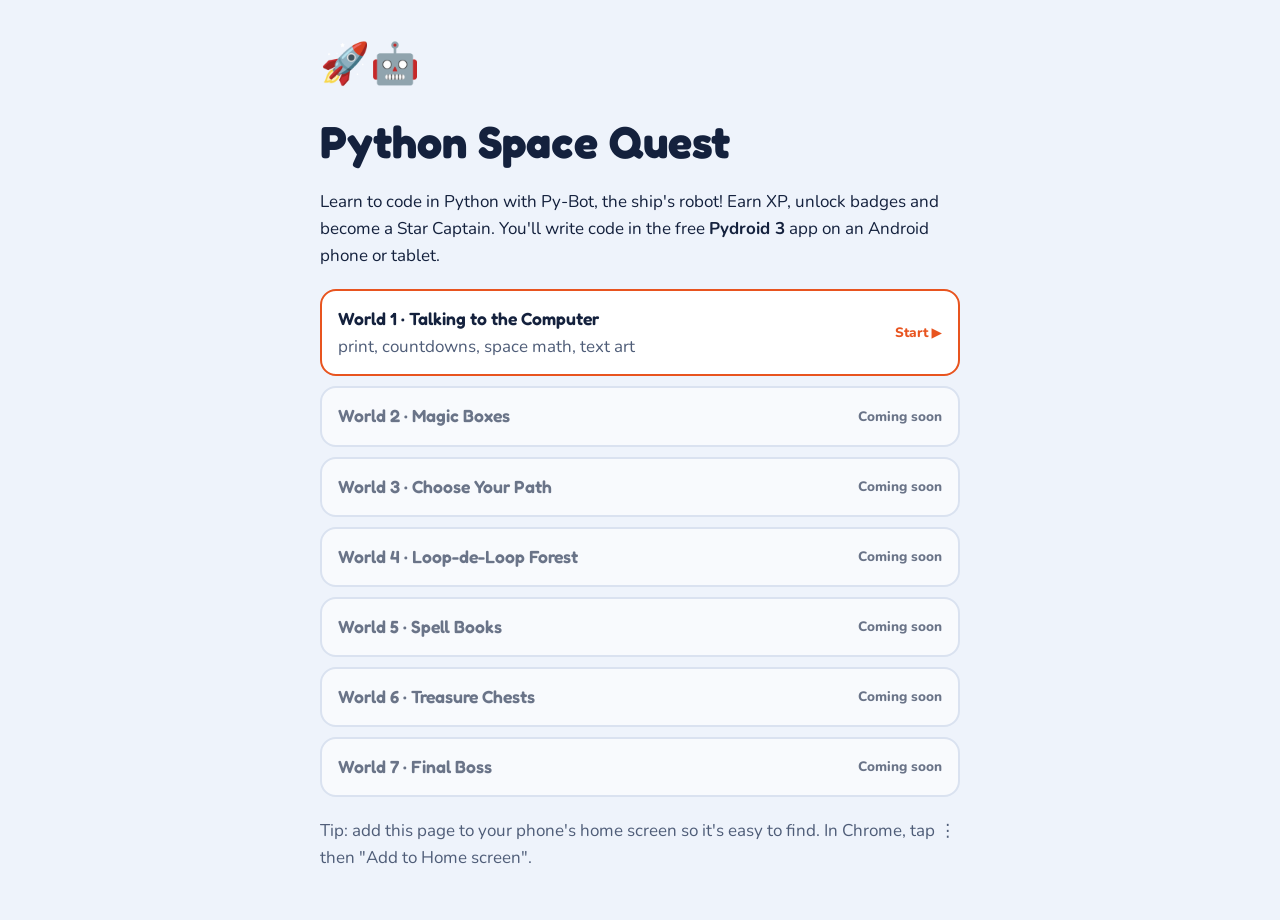
==== index.html @ 8c7d1ce2 "Prepare site for GitHub Pages Add a home page listing the Worlds, and give World 1 its own page head" ====
<!doctype html>
<html lang="en">
<head>
<meta charset="utf-8">
<meta name="viewport" content="width=device-width, initial-scale=1">
<title>Python Space Quest</title>
<link rel="stylesheet" href="https://fonts.googleapis.com/css2?family=Fredoka:wght@600;700&family=Nunito:wght@400;700;800&display=swap">
<style>
:root{--bg:#eef3fb;--surface:#fff;--ink:#14213d;--muted:#4f5d78;--line:#cdd8ea;--accent:#e8541f;--ok:#1d8a5b}
@media (prefers-color-scheme: dark){:root{--bg:#0a1124;--surface:#131c37;--ink:#e7edff;--muted:#a3b0cf;--line:#2a3760;--accent:#ff7a45;--ok:#4fd39a;color-scheme:dark}}
*{box-sizing:border-box}
body{margin:0;background:var(--bg);color:var(--ink);font-family:"Nunito",system-ui,sans-serif;font-size:17px;line-height:1.6;padding:32px max(16px,env(safe-area-inset-right,0px)) 48px max(16px,env(safe-area-inset-left,0px))}
.wrap{max-width:640px;margin:0 auto;display:flex;flex-direction:column;gap:20px}
h1{font-family:"Fredoka",system-ui,sans-serif;font-size:clamp(2rem,8vw,2.8rem);line-height:1.15;margin:0}
p{margin:0}
.muted{color:var(--muted)}
ol{list-style:none;margin:0;padding:0;display:flex;flex-direction:column;gap:10px}
li a,li span.soon{display:flex;justify-content:space-between;align-items:center;gap:12px;padding:14px 16px;border:2px solid var(--line);border-radius:16px;background:var(--surface);color:var(--ink);text-decoration:none}
li a{border-color:var(--accent)}
li a:hover,li a:focus-visible{outline:3px solid var(--accent);outline-offset:2px}
.name{font-family:"Fredoka",system-ui,sans-serif;font-weight:600;font-size:1.1rem}
.tag{font-weight:800;font-size:.85rem;white-space:nowrap}
li a .tag{color:var(--accent)}
li span.soon{opacity:.6}
</style>
</head>
<body>
<main class="wrap">
  <p style="font-size:2.5rem" aria-hidden="true">🚀🤖</p>
  <h1>Python Space Quest</h1>
  <p>Learn to code in Python with Py-Bot, the ship's robot! Earn XP, unlock badges and become a Star Captain. You'll write code in the free <b>Pydroid 3</b> app on an Android phone or tablet.</p>
  <ol>
    <li><a href="world1.html"><span><span class="name">World 1 · Talking to the Computer</span><br><span class="muted">print, countdowns, space math, text art</span></span><span class="tag">Start ▶</span></a></li>
    <li><span class="soon"><span class="name">World 2 · Magic Boxes</span><span class="tag">Coming soon</span></span></li>
    <li><span class="soon"><span class="name">World 3 · Choose Your Path</span><span class="tag">Coming soon</span></span></li>
    <li><span class="soon"><span class="name">World 4 · Loop-de-Loop Forest</span><span class="tag">Coming soon</span></span></li>
    <li><span class="soon"><span class="name">World 5 · Spell Books</span><span class="tag">Coming soon</span></span></li>
    <li><span class="soon"><span class="name">World 6 · Treasure Chests</span><span class="tag">Coming soon</span></span></li>
    <li><span class="soon"><span class="name">World 7 · Final Boss</span><span class="tag">Coming soon</span></span></li>
  </ol>
  <p class="muted">Tip: add this page to your phone's home screen so it's easy to find. In Chrome, tap ⋮ then "Add to Home screen".</p>
</main>
</body>
</html>
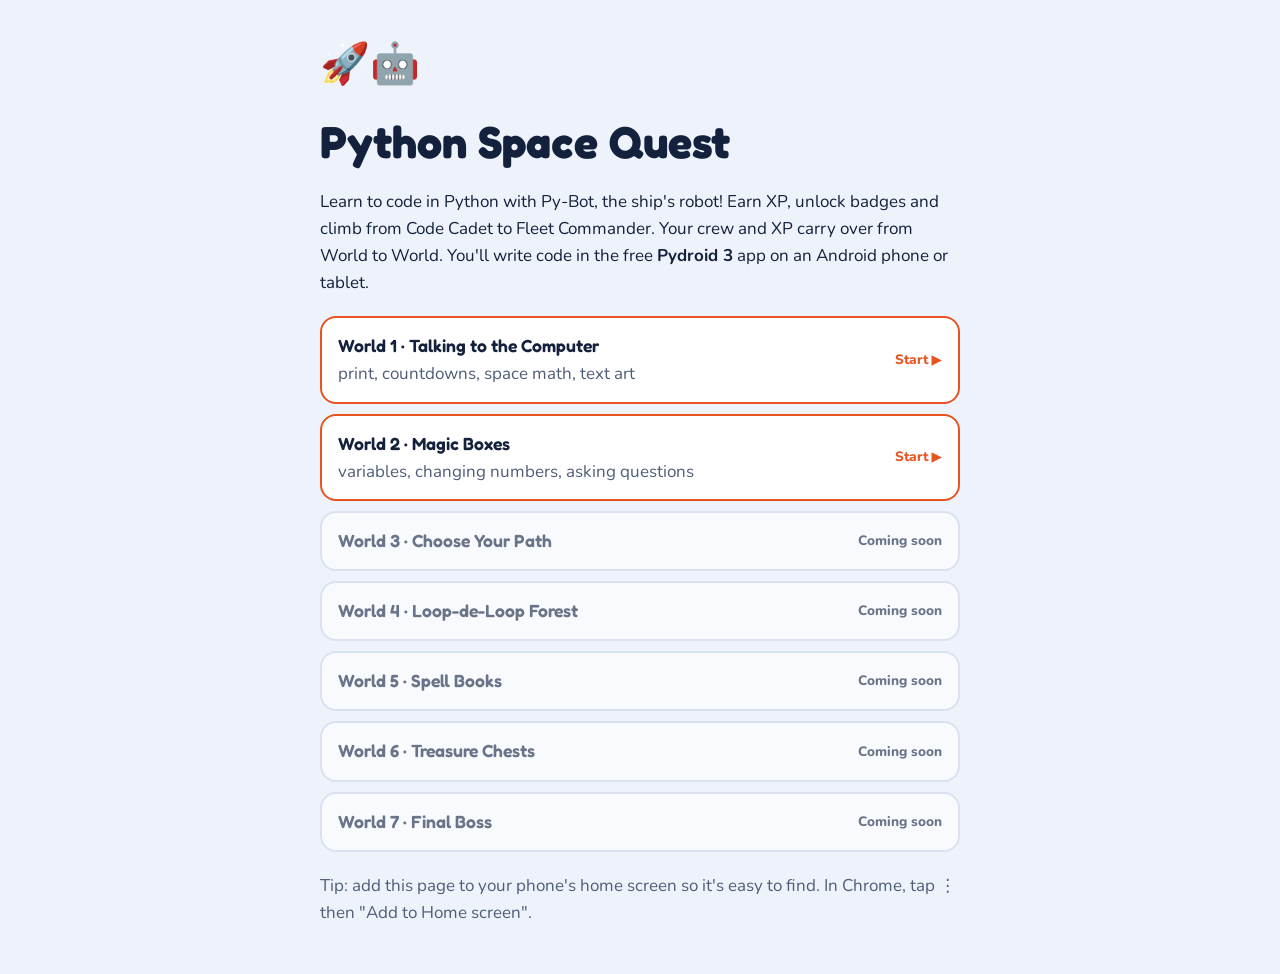
==== commit 81c7a7ca: "Add World 2: Magic Boxes, and share crew progress across Worlds World 2 teaches variables, changing " ====
--- a/index.html
+++ b/index.html
@@ -28,10 +28,10 @@
 <main class="wrap">
   <p style="font-size:2.5rem" aria-hidden="true">🚀🤖</p>
   <h1>Python Space Quest</h1>
-  <p>Learn to code in Python with Py-Bot, the ship's robot! Earn XP, unlock badges and become a Star Captain. You'll write code in the free <b>Pydroid 3</b> app on an Android phone or tablet.</p>
+  <p>Learn to code in Python with Py-Bot, the ship's robot! Earn XP, unlock badges and climb from Code Cadet to Fleet Commander. Your crew and XP carry over from World to World. You'll write code in the free <b>Pydroid 3</b> app on an Android phone or tablet.</p>
   <ol>
     <li><a href="world1.html"><span><span class="name">World 1 · Talking to the Computer</span><br><span class="muted">print, countdowns, space math, text art</span></span><span class="tag">Start ▶</span></a></li>
-    <li><span class="soon"><span class="name">World 2 · Magic Boxes</span><span class="tag">Coming soon</span></span></li>
+    <li><a href="world2.html"><span><span class="name">World 2 · Magic Boxes</span><br><span class="muted">variables, changing numbers, asking questions</span></span><span class="tag">Start ▶</span></a></li>
     <li><span class="soon"><span class="name">World 3 · Choose Your Path</span><span class="tag">Coming soon</span></span></li>
     <li><span class="soon"><span class="name">World 4 · Loop-de-Loop Forest</span><span class="tag">Coming soon</span></span></li>
     <li><span class="soon"><span class="name">World 5 · Spell Books</span><span class="tag">Coming soon</span></span></li>
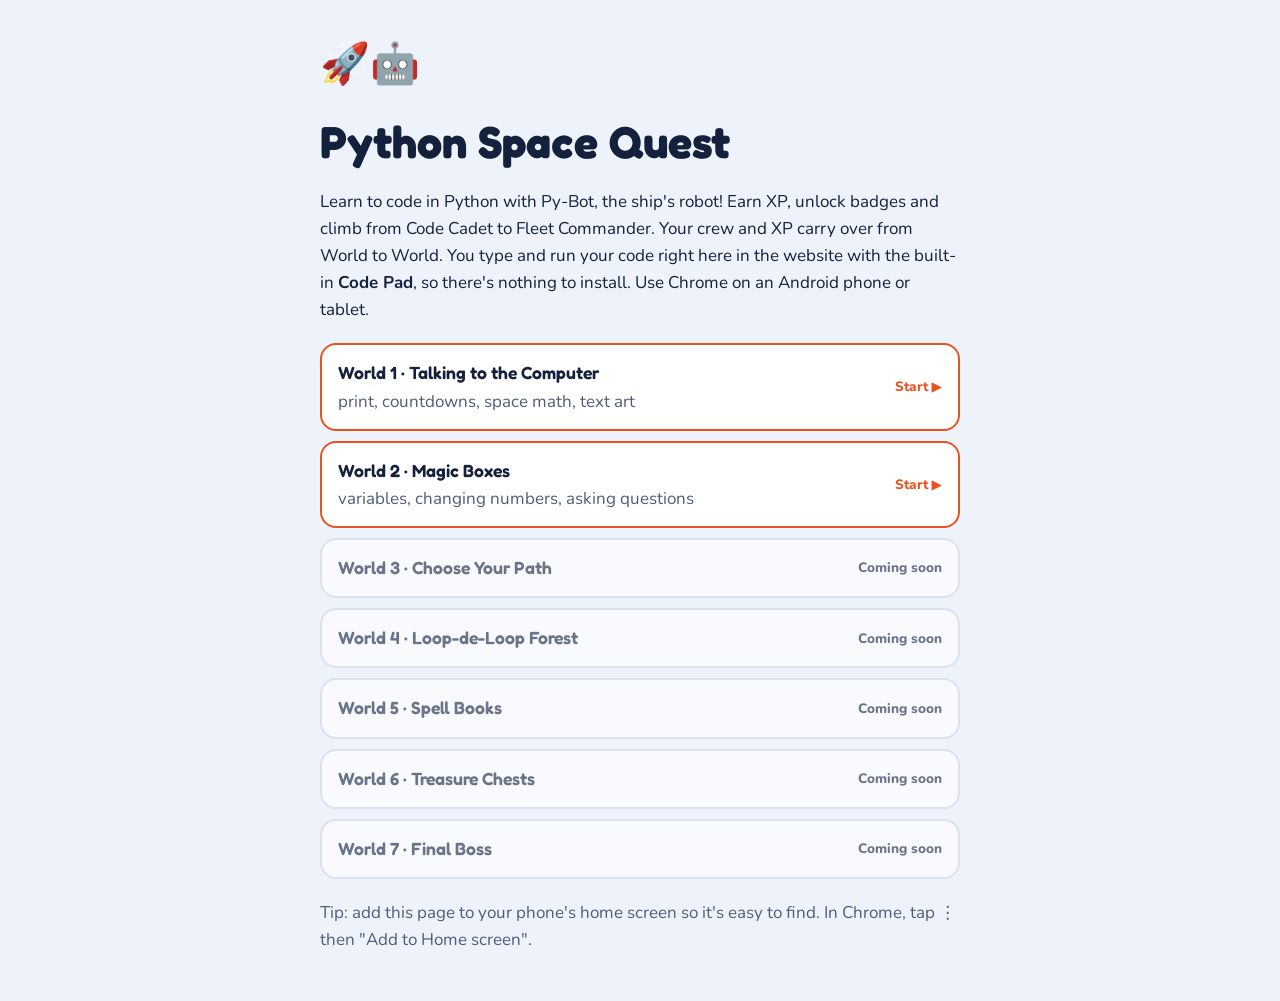
==== commit e40b2a96: "Replace Pydroid 3 with a built-in Code Pad Learners now write and run Python directly in the lesson " ====
--- a/index.html
+++ b/index.html
@@ -2,7 +2,7 @@
 <html lang="en">
 <head>
 <meta charset="utf-8">
-<meta name="viewport" content="width=device-width, initial-scale=1">
+<meta name="viewport" content="width=device-width, initial-scale=1, interactive-widget=resizes-content">
 <title>Python Space Quest</title>
 <link rel="stylesheet" href="https://fonts.googleapis.com/css2?family=Fredoka:wght@600;700&family=Nunito:wght@400;700;800&display=swap">
 <style>
@@ -28,7 +28,7 @@
 <main class="wrap">
   <p style="font-size:2.5rem" aria-hidden="true">🚀🤖</p>
   <h1>Python Space Quest</h1>
-  <p>Learn to code in Python with Py-Bot, the ship's robot! Earn XP, unlock badges and climb from Code Cadet to Fleet Commander. Your crew and XP carry over from World to World. You'll write code in the free <b>Pydroid 3</b> app on an Android phone or tablet.</p>
+  <p>Learn to code in Python with Py-Bot, the ship's robot! Earn XP, unlock badges and climb from Code Cadet to Fleet Commander. Your crew and XP carry over from World to World. You type and run your code right here in the website with the built-in <b>Code Pad</b>, so there's nothing to install. Use Chrome on an Android phone or tablet.</p>
   <ol>
     <li><a href="world1.html"><span><span class="name">World 1 · Talking to the Computer</span><br><span class="muted">print, countdowns, space math, text art</span></span><span class="tag">Start ▶</span></a></li>
     <li><a href="world2.html"><span><span class="name">World 2 · Magic Boxes</span><br><span class="muted">variables, changing numbers, asking questions</span></span><span class="tag">Start ▶</span></a></li>
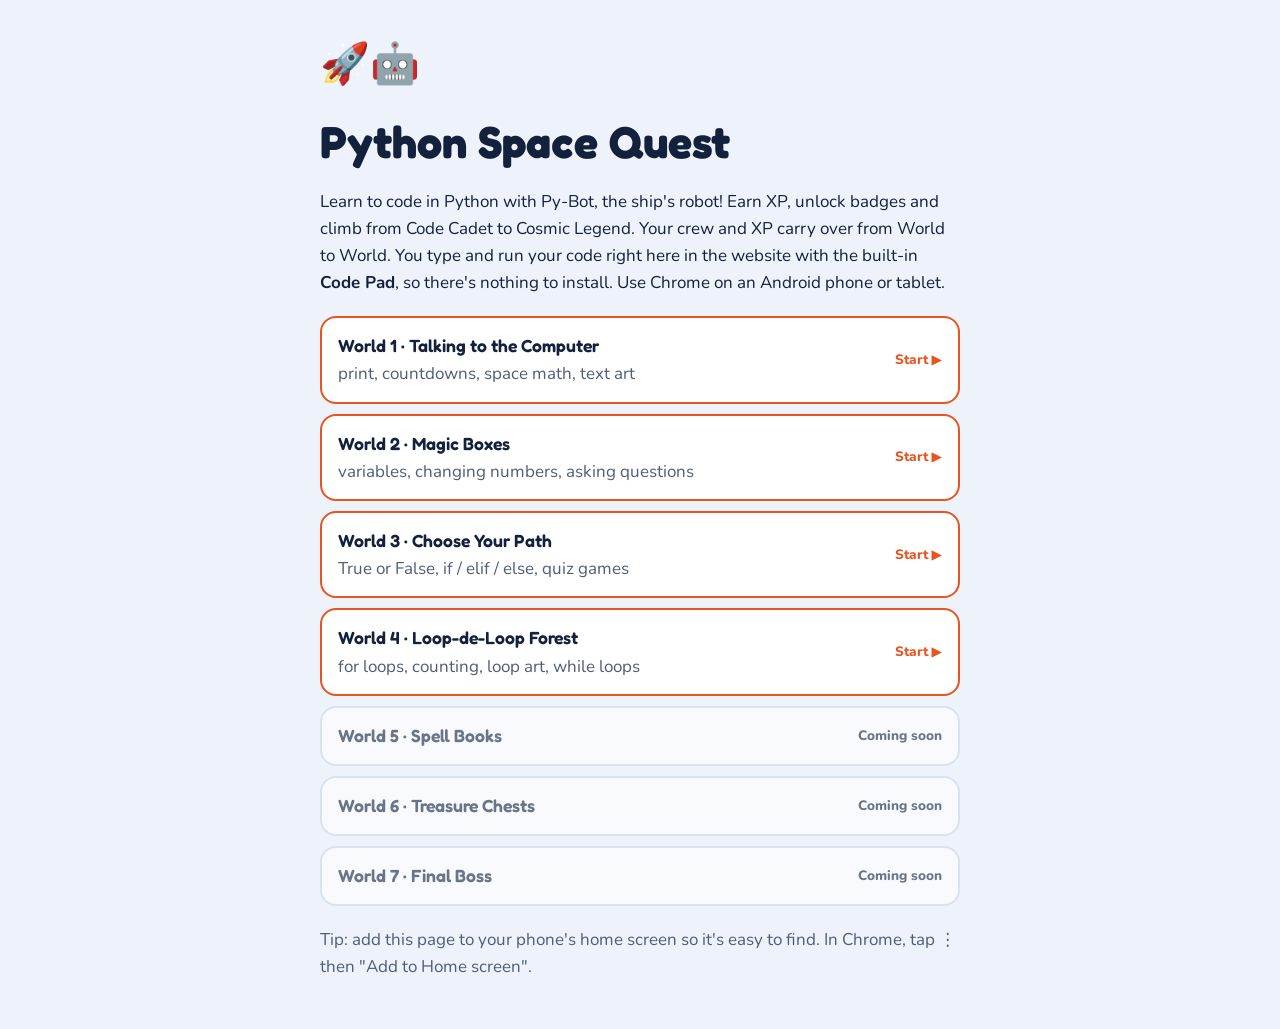
==== commit 0271baaf: "Add World 3 and World 4, and a safety stop for the Code Pad World 3 (Choose Your Path) teaches compa" ====
--- a/index.html
+++ b/index.html
@@ -28,12 +28,12 @@
 <main class="wrap">
   <p style="font-size:2.5rem" aria-hidden="true">🚀🤖</p>
   <h1>Python Space Quest</h1>
-  <p>Learn to code in Python with Py-Bot, the ship's robot! Earn XP, unlock badges and climb from Code Cadet to Fleet Commander. Your crew and XP carry over from World to World. You type and run your code right here in the website with the built-in <b>Code Pad</b>, so there's nothing to install. Use Chrome on an Android phone or tablet.</p>
+  <p>Learn to code in Python with Py-Bot, the ship's robot! Earn XP, unlock badges and climb from Code Cadet to Cosmic Legend. Your crew and XP carry over from World to World. You type and run your code right here in the website with the built-in <b>Code Pad</b>, so there's nothing to install. Use Chrome on an Android phone or tablet.</p>
   <ol>
     <li><a href="world1.html"><span><span class="name">World 1 · Talking to the Computer</span><br><span class="muted">print, countdowns, space math, text art</span></span><span class="tag">Start ▶</span></a></li>
     <li><a href="world2.html"><span><span class="name">World 2 · Magic Boxes</span><br><span class="muted">variables, changing numbers, asking questions</span></span><span class="tag">Start ▶</span></a></li>
-    <li><span class="soon"><span class="name">World 3 · Choose Your Path</span><span class="tag">Coming soon</span></span></li>
-    <li><span class="soon"><span class="name">World 4 · Loop-de-Loop Forest</span><span class="tag">Coming soon</span></span></li>
+    <li><a href="world3.html"><span><span class="name">World 3 · Choose Your Path</span><br><span class="muted">True or False, if / elif / else, quiz games</span></span><span class="tag">Start ▶</span></a></li>
+    <li><a href="world4.html"><span><span class="name">World 4 · Loop-de-Loop Forest</span><br><span class="muted">for loops, counting, loop art, while loops</span></span><span class="tag">Start ▶</span></a></li>
     <li><span class="soon"><span class="name">World 5 · Spell Books</span><span class="tag">Coming soon</span></span></li>
     <li><span class="soon"><span class="name">World 6 · Treasure Chests</span><span class="tag">Coming soon</span></span></li>
     <li><span class="soon"><span class="name">World 7 · Final Boss</span><span class="tag">Coming soon</span></span></li>
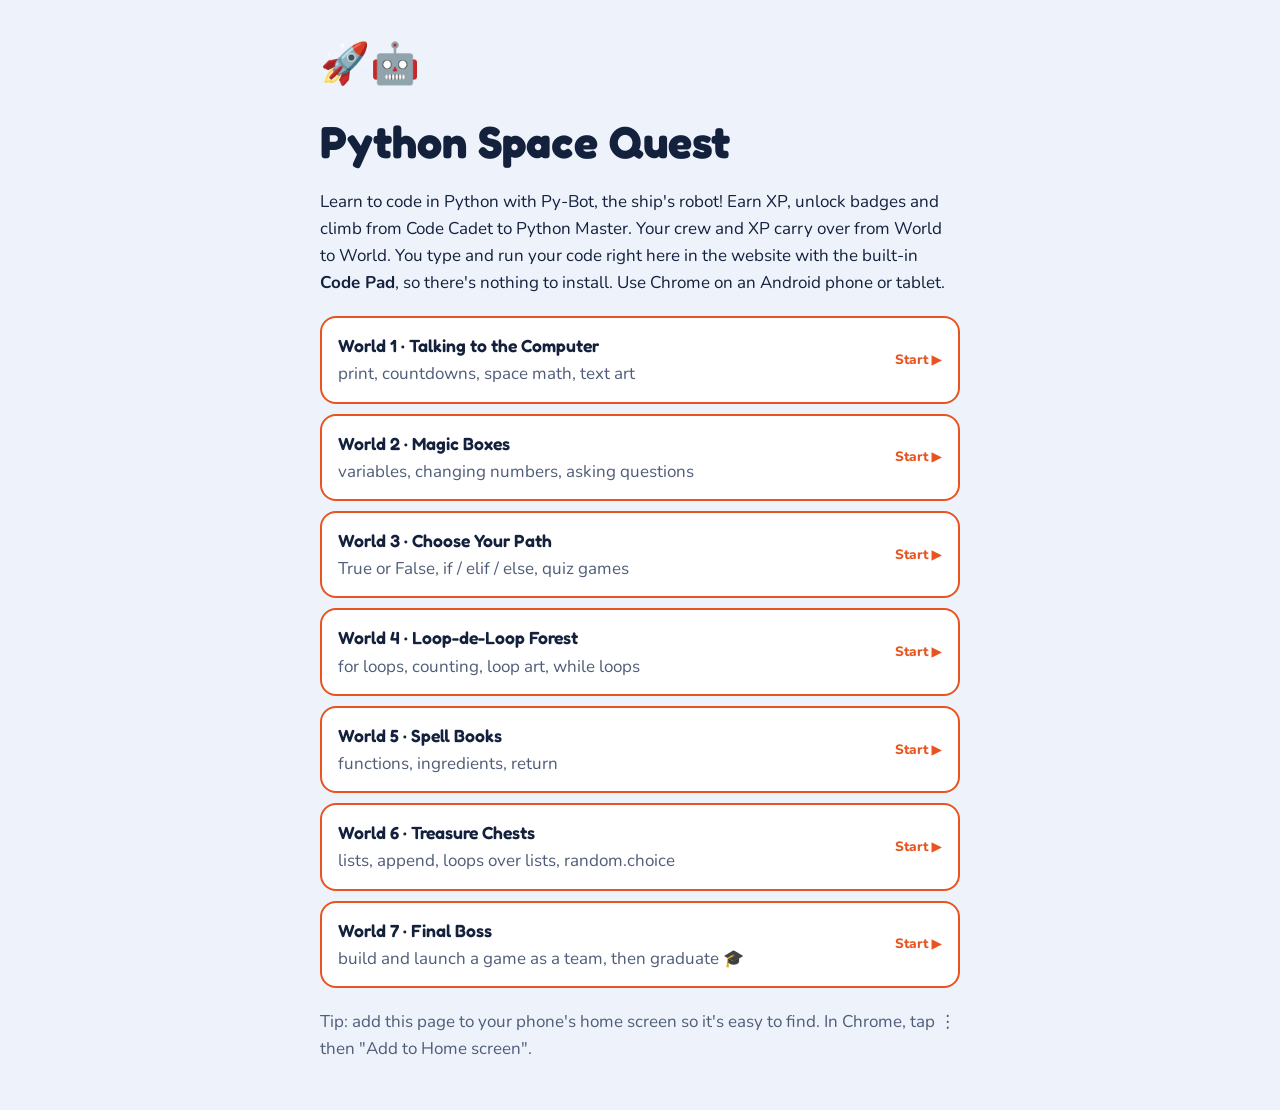
==== commit 9edbc386: "Add Worlds 5, 6 and 7, completing the course World 5 (Spell Books) teaches functions: def and callin" ====
--- a/index.html
+++ b/index.html
@@ -3,6 +3,8 @@
 <head>
 <meta charset="utf-8">
 <meta name="viewport" content="width=device-width, initial-scale=1, interactive-widget=resizes-content">
+<link rel="icon" href="assets/logo.svg" type="image/svg+xml">
+<link rel="apple-touch-icon" href="assets/logo-180.png">
 <title>Python Space Quest</title>
 <link rel="stylesheet" href="https://fonts.googleapis.com/css2?family=Fredoka:wght@600;700&family=Nunito:wght@400;700;800&display=swap">
 <style>
@@ -28,15 +30,15 @@
 <main class="wrap">
   <p style="font-size:2.5rem" aria-hidden="true">🚀🤖</p>
   <h1>Python Space Quest</h1>
-  <p>Learn to code in Python with Py-Bot, the ship's robot! Earn XP, unlock badges and climb from Code Cadet to Cosmic Legend. Your crew and XP carry over from World to World. You type and run your code right here in the website with the built-in <b>Code Pad</b>, so there's nothing to install. Use Chrome on an Android phone or tablet.</p>
+  <p>Learn to code in Python with Py-Bot, the ship's robot! Earn XP, unlock badges and climb from Code Cadet to Python Master. Your crew and XP carry over from World to World. You type and run your code right here in the website with the built-in <b>Code Pad</b>, so there's nothing to install. Use Chrome on an Android phone or tablet.</p>
   <ol>
     <li><a href="world1.html"><span><span class="name">World 1 · Talking to the Computer</span><br><span class="muted">print, countdowns, space math, text art</span></span><span class="tag">Start ▶</span></a></li>
     <li><a href="world2.html"><span><span class="name">World 2 · Magic Boxes</span><br><span class="muted">variables, changing numbers, asking questions</span></span><span class="tag">Start ▶</span></a></li>
     <li><a href="world3.html"><span><span class="name">World 3 · Choose Your Path</span><br><span class="muted">True or False, if / elif / else, quiz games</span></span><span class="tag">Start ▶</span></a></li>
     <li><a href="world4.html"><span><span class="name">World 4 · Loop-de-Loop Forest</span><br><span class="muted">for loops, counting, loop art, while loops</span></span><span class="tag">Start ▶</span></a></li>
-    <li><span class="soon"><span class="name">World 5 · Spell Books</span><span class="tag">Coming soon</span></span></li>
-    <li><span class="soon"><span class="name">World 6 · Treasure Chests</span><span class="tag">Coming soon</span></span></li>
-    <li><span class="soon"><span class="name">World 7 · Final Boss</span><span class="tag">Coming soon</span></span></li>
+    <li><a href="world5.html"><span><span class="name">World 5 · Spell Books</span><br><span class="muted">functions, ingredients, return</span></span><span class="tag">Start ▶</span></a></li>
+    <li><a href="world6.html"><span><span class="name">World 6 · Treasure Chests</span><br><span class="muted">lists, append, loops over lists, random.choice</span></span><span class="tag">Start ▶</span></a></li>
+    <li><a href="world7.html"><span><span class="name">World 7 · Final Boss</span><br><span class="muted">build and launch a game as a team, then graduate 🎓</span></span><span class="tag">Start ▶</span></a></li>
   </ol>
   <p class="muted">Tip: add this page to your phone's home screen so it's easy to find. In Chrome, tap ⋮ then "Add to Home screen".</p>
 </main>
